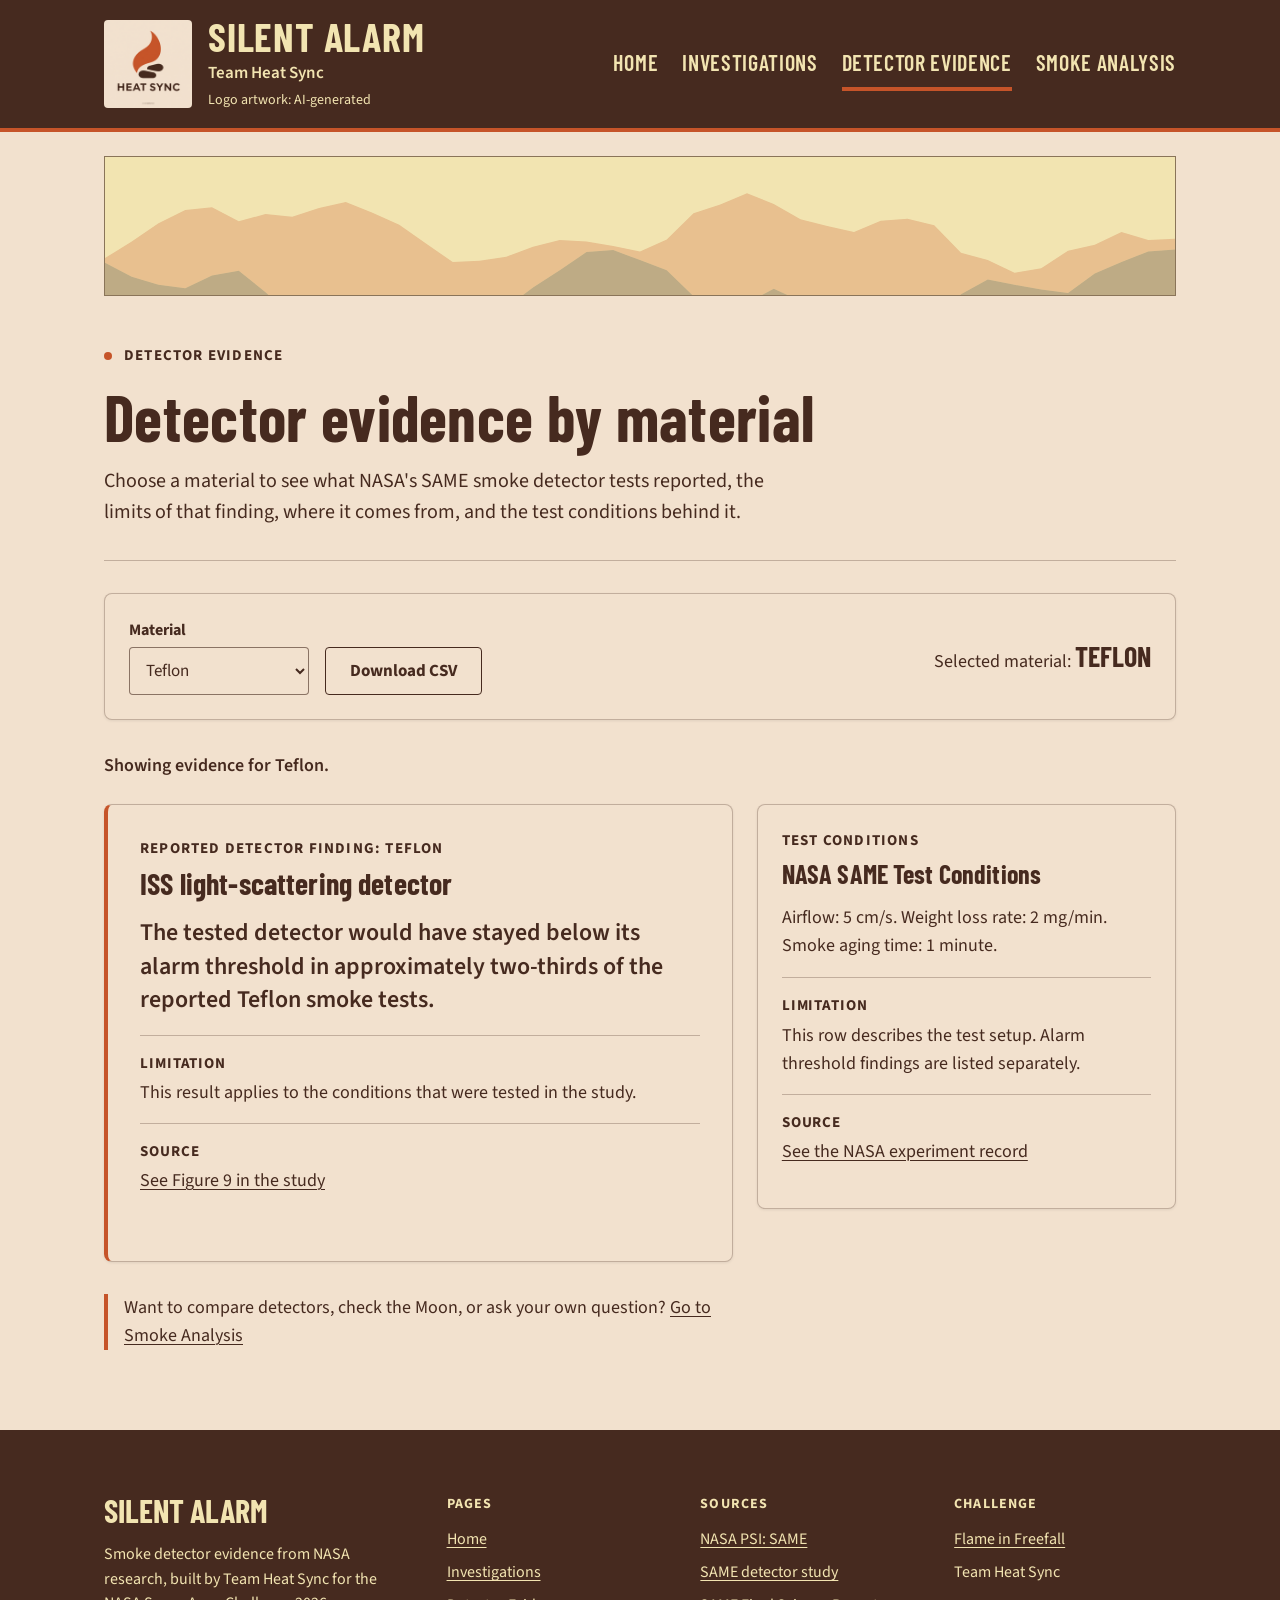
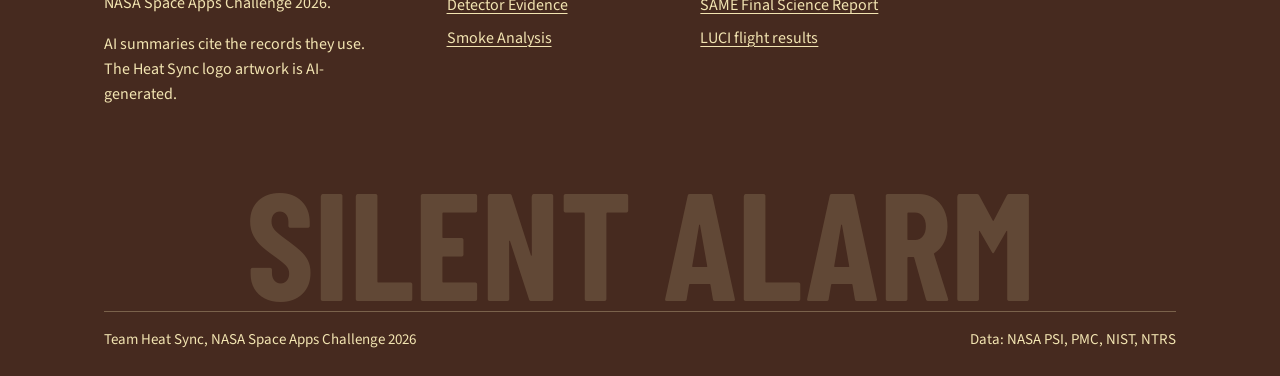
==== public/detector-evidence.html @ 5487e30d "Make website better looking FINAL" ====
<!DOCTYPE html>
<html lang="en">

<head>
  <meta charset="UTF-8">
  <meta name="viewport" content="width=device-width, initial-scale=1">
  <title>Detector Evidence | Silent Alarm</title>
  <meta name="description" content="NASA SAME smoke detector findings for Teflon and Kapton, with limits, sources, and test conditions.">
  <link rel="icon" type="image/png" href="./heat-sync-logo.png">
  <link rel="preconnect" href="https://fonts.googleapis.com">
  <link rel="preconnect" href="https://fonts.gstatic.com" crossorigin>
  <link rel="stylesheet" href="https://fonts.googleapis.com/css2?family=Barlow+Condensed:wght@500;600;700&family=Source+Sans+3:wght@400;600;700&display=swap">
  <link rel="stylesheet" href="./styles.css?v=3">
</head>

<body>
  <a class="skip-link" href="#main">Skip to content</a>

  <header class="masthead">
    <div class="wrap masthead-inner">
      <a class="brand" href="./">
        <img class="brand-logo" src="./heat-sync-logo.png" width="88" height="88"
          alt="Heat Sync logo: an orange flame above two dark stones, with the words Heat Sync">
        <span class="brand-text">
          <span class="brand-name">Silent Alarm</span>
          <span class="brand-team">Team Heat Sync</span>
          <span class="brand-credit">Logo artwork: AI-generated</span>
        </span>
      </a>
      <nav class="site-nav" aria-label="Main">
        <ul>
          <li><a href="./">Home</a></li>
          <li><a href="./investigations.html">Investigations</a></li>
          <li><a href="./detector-evidence.html" aria-current="page">Detector Evidence</a></li>
          <li><a href="./smoke-analysis.html">Smoke Analysis</a></li>
        </ul>
      </nav>
    </div>
  </header>

  <main id="main" tabindex="-1">
    <div class="wrap"><div class="vista vista-strip"><svg class="scene" viewBox="0 260 1600 400" preserveAspectRatio="xMidYMid slice" aria-hidden="true" focusable="false"><rect width="1600" height="900" fill="#F2E4B1"/><path d="M0 900 L0 508 L40 483 L80 456 L120 436 L160 432 L200 453 L240 442 L280 446 L320 433 L360 424 L400 440 L440 458 L480 486 L520 514 L560 512 L600 506 L640 491 L680 481 L720 483 L760 490 L800 498 L840 480 L880 441 L920 428 L960 411 L1000 427 L1040 450 L1080 460 L1120 469 L1160 452 L1200 449 L1240 459 L1280 500 L1320 511 L1360 530 L1400 523 L1440 497 L1480 488 L1520 469 L1560 481 L1600 479 L1600 900 Z" fill="#F2E4B1"/><path d="M0 900 L0 508 L40 483 L80 456 L120 436 L160 432 L200 453 L240 442 L280 446 L320 433 L360 424 L400 440 L440 458 L480 486 L520 514 L560 512 L600 506 L640 491 L680 481 L720 483 L760 490 L800 498 L840 480 L880 441 L920 428 L960 411 L1000 427 L1040 450 L1080 460 L1120 469 L1160 452 L1200 449 L1240 459 L1280 500 L1320 511 L1360 530 L1400 523 L1440 497 L1480 488 L1520 469 L1560 481 L1600 479 L1600 900 Z" fill="#C65429" opacity="0.25"/><path d="M0 900 L0 515 L40 536 L80 548 L120 553 L160 534 L200 527 L240 559 L280 596 L320 618 L360 630 L400 619 L440 602 L480 564 L520 569 L560 573 L600 582 L640 552 L680 526 L720 499 L760 496 L800 511 L840 526 L880 565 L920 570 L960 575 L1000 554 L1040 572 L1080 578 L1120 610 L1160 622 L1200 620 L1240 608 L1280 562 L1320 540 L1360 548 L1400 555 L1440 560 L1480 531 L1520 514 L1560 498 L1600 495 L1600 900 Z" fill="#F2E4B1"/><path d="M0 900 L0 515 L40 536 L80 548 L120 553 L160 534 L200 527 L240 559 L280 596 L320 618 L360 630 L400 619 L440 602 L480 564 L520 569 L560 573 L600 582 L640 552 L680 526 L720 499 L760 496 L800 511 L840 526 L880 565 L920 570 L960 575 L1000 554 L1040 572 L1080 578 L1120 610 L1160 622 L1200 620 L1240 608 L1280 562 L1320 540 L1360 548 L1400 555 L1440 560 L1480 531 L1520 514 L1560 498 L1600 495 L1600 900 Z" fill="#462A1F" opacity="0.3"/><path d="M0 900 L0 668 L40 666 L80 657 L120 646 L160 677 L200 702 L240 725 L280 718 L320 699 L360 676 L400 655 L440 653 L480 661 L520 666 L560 659 L600 625 L640 610 L680 597 L720 610 L760 643 L800 671 L840 672 L880 680 L920 661 L960 679 L1000 692 L1040 714 L1080 722 L1120 711 L1160 674 L1200 645 L1240 636 L1280 625 L1320 649 L1360 638 L1400 633 L1440 624 L1480 611 L1520 615 L1560 645 L1600 679 L1600 900 Z" fill="#F2E4B1"/><path d="M0 900 L0 668 L40 666 L80 657 L120 646 L160 677 L200 702 L240 725 L280 718 L320 699 L360 676 L400 655 L440 653 L480 661 L520 666 L560 659 L600 625 L640 610 L680 597 L720 610 L760 643 L800 671 L840 672 L880 680 L920 661 L960 679 L1000 692 L1040 714 L1080 722 L1120 711 L1160 674 L1200 645 L1240 636 L1280 625 L1320 649 L1360 638 L1400 633 L1440 624 L1480 611 L1520 615 L1560 645 L1600 679 L1600 900 Z" fill="#462A1F" opacity="0.55"/><path d="M0 900 L0 784 L40 755 L80 750 L120 753 L160 752 L200 773 L240 771 L280 747 L320 755 L360 762 L400 773 L440 798 L480 830 L520 823 L560 814 L600 799 L640 788 L680 793 L720 794 L760 803 L800 789 L840 748 L880 738 L920 730 L960 746 L1000 756 L1040 770 L1080 771 L1120 759 L1160 772 L1200 779 L1240 807 L1280 832 L1320 825 L1360 814 L1400 800 L1440 776 L1480 773 L1520 776 L1560 776 L1600 777 L1600 900 Z" fill="#F2E4B1"/><path d="M0 900 L0 784 L40 755 L80 750 L120 753 L160 752 L200 773 L240 771 L280 747 L320 755 L360 762 L400 773 L440 798 L480 830 L520 823 L560 814 L600 799 L640 788 L680 793 L720 794 L760 803 L800 789 L840 748 L880 738 L920 730 L960 746 L1000 756 L1040 770 L1080 771 L1120 759 L1160 772 L1200 779 L1240 807 L1280 832 L1320 825 L1360 814 L1400 800 L1440 776 L1480 773 L1520 776 L1560 776 L1600 777 L1600 900 Z" fill="#462A1F" opacity="0.85"/></svg></div></div>
    <div class="wrap">
      <section class="page-head" aria-labelledby="det-title">
        <p class="kicker">Detector evidence</p>
        <h1 id="det-title">Detector evidence by material</h1>
        <p class="lede">Choose a material to see what NASA's SAME smoke detector tests reported, the limits of
          that finding, where it comes from, and the test conditions behind it.</p>
      </section>

      <div class="card selector-bar">
        <div>
          <label for="material">Material</label>
          <select id="material" disabled>
            <option value="Teflon">Teflon</option>
            <option value="Kapton">Kapton</option>
          </select>
        </div>
        <button id="download-csv" class="button-secondary" type="button" disabled>Download CSV</button>
        <p class="selected-note" aria-hidden="true">Selected material:
          <span id="selected-material" class="selected-material">Teflon</span></p>
      </div>

      <p id="status" class="status" role="status">Loading evidence...</p>

      <div class="evidence-grid">
        <article id="detector-card" class="card detector-card" aria-labelledby="detector-name" hidden>
          <p class="card-label">Reported detector finding: <span id="detector-material"></span></p>
          <h2 id="detector-name"></h2>
          <p id="detector-result"></p>
          <dl>
            <div class="fact">
              <dt>Limitation</dt>
              <dd id="detector-limit"></dd>
            </div>
            <div class="fact">
              <dt>Source</dt>
              <dd><a id="detector-source">See Figure 9 in the study</a></dd>
            </div>
            <div id="detector-conditions-row" class="fact" hidden>
              <dt>Test conditions</dt>
              <dd id="detector-conditions"></dd>
            </div>
          </dl>
        </article>

        <article id="test-card" class="card test-card" aria-labelledby="test-title" hidden>
          <p class="card-label">Test conditions</p>
          <h2 id="test-title">NASA SAME Test Conditions</h2>
          <p id="test-conditions"></p>
          <dl>
            <div class="fact">
              <dt>Limitation</dt>
              <dd id="test-limit"></dd>
            </div>
            <div class="fact">
              <dt>Source</dt>
              <dd><a id="test-source">See the NASA experiment record</a></dd>
            </div>
          </dl>
        </article>
      </div>

      <p class="callout">Want to compare detectors, check the Moon, or ask your own question?
        <a href="./smoke-analysis.html">Go to Smoke Analysis</a></p>
    </div>
  </main>

  <footer class="site-footer">
    <div class="wrap">
      <div class="foot-top">
        <div class="foot-brand">
          <p class="foot-name">Silent Alarm</p>
          <p>Smoke detector evidence from NASA research, built by Team Heat Sync for the NASA Space Apps
            Challenge 2026.</p>
          <p class="small">AI summaries cite the records they use. The Heat Sync logo artwork is AI-generated.</p>
        </div>
        <div>
          <p class="foot-head">Pages</p>
          <ul>
            <li><a href="./">Home</a></li>
            <li><a href="./investigations.html">Investigations</a></li>
            <li><a href="./detector-evidence.html">Detector Evidence</a></li>
            <li><a href="./smoke-analysis.html">Smoke Analysis</a></li>
          </ul>
        </div>
        <div>
          <p class="foot-head">Sources</p>
          <ul>
            <li><a href="https://psi.nasa.gov/physci/repo/data/investigations/PSI-102">NASA PSI: SAME</a></li>
            <li><a href="https://pmc.ncbi.nlm.nih.gov/articles/PMC7918997/#F9">SAME detector study</a></li>
            <li><a href="https://tsapps.nist.gov/publication/get_pdf.cfm?pub_id=904707">SAME Final Science Report</a></li>
            <li><a href="https://ntrs.nasa.gov/citations/20250010653">LUCI flight results</a></li>
          </ul>
        </div>
        <div>
          <p class="foot-head">Challenge</p>
          <ul>
            <li><a href="https://www.spaceappschallenge.org/2026/challenges/flame-in-freefall/">Flame in Freefall</a></li>
            <li>Team Heat Sync</li>
          </ul>
        </div>
      </div>
      <p class="foot-word" aria-hidden="true">Silent Alarm</p>
      <div class="foot-bottom">
        <span>Team Heat Sync, NASA Space Apps Challenge 2026</span>
        <span>Data: NASA PSI, PMC, NIST, NTRS</span>
      </div>
    </div>
  </footer>

  <script type="module" src="./detector-evidence.js?v=3"></script>
</body>

</html>
---- public/styles.css ----
/* silent alarm shared styles */

:root {
  --walnut: #462a1f;
  --cream: #f2e1ce;
  --gold: #f2e4b1;
  --orange: #c65429;
  --surface: var(--cream);
  --line: rgba(70, 42, 31, 0.28);
  --line-strong: rgba(70, 42, 31, 0.6);
  --muted: var(--walnut);
  --shadow: 0 1px 3px rgba(0, 0, 0, 0.08);
  --heading: "Barlow Condensed", "Arial Narrow", system-ui, sans-serif;
  --body: "Source Sans 3", system-ui, -apple-system, "Segoe UI", sans-serif;
  --page: 1120px;
}

*,
*::before,
*::after {
  box-sizing: border-box;
}

/* hidden must win over display rules below */
[hidden] {
  display: none !important;
}

html {
  -webkit-text-size-adjust: 100%;
}

body {
  margin: 0;
  background: var(--cream);
  color: var(--walnut);
  font-family: var(--body);
  font-size: 18px;
  line-height: 1.55;
}

img {
  max-width: 100%;
}

a {
  color: var(--walnut);
  text-decoration-thickness: 1px;
  text-underline-offset: 3px;
}

a:hover {
  text-decoration-thickness: 2px;
}

p {
  margin: 0 0 16px;
}

h1,
h2,
h3 {
  font-family: var(--heading);
  font-weight: 700;
  line-height: 1.05;
  margin: 0 0 16px;
  letter-spacing: 0.005em;
}

h1 {
  font-size: clamp(40px, 6vw, 64px);
}

h2 {
  font-size: clamp(30px, 4vw, 40px);
}

h3 {
  font-size: 26px;
}

/* keyboard focus */
:focus-visible {
  outline: 3px solid var(--walnut);
  outline-offset: 3px;
}

.masthead :focus-visible {
  outline-color: var(--gold);
}

.skip-link {
  position: absolute;
  left: 16px;
  top: -64px;
  z-index: 10;
  padding: 8px 16px;
  background: var(--gold);
  color: var(--walnut);
  font-weight: 700;
  border-radius: 4px;
}

.skip-link:focus {
  top: 16px;
}

.wrap {
  max-width: var(--page);
  margin: 0 auto;
  padding: 0 24px;
}

/* masthead */
.masthead {
  background: var(--walnut);
  color: var(--gold);
  border-bottom: 4px solid var(--orange);
}

.masthead-inner {
  display: flex;
  flex-wrap: wrap;
  align-items: center;
  justify-content: space-between;
  gap: 16px 32px;
  padding-top: 16px;
  padding-bottom: 16px;
}

.brand {
  display: flex;
  align-items: center;
  gap: 16px;
  color: var(--gold);
  text-decoration: none;
}

.brand-logo {
  display: block;
  width: 88px;
  height: 88px;
  border-radius: 4px;
  flex: none;
}

.brand-text {
  display: flex;
  flex-direction: column;
  gap: 4px;
}

.brand-name {
  font-family: var(--heading);
  font-size: 40px;
  font-weight: 700;
  line-height: 1;
  text-transform: uppercase;
  letter-spacing: 0.02em;
}

.brand-team {
  font-size: 17px;
  font-weight: 600;
}

.brand-credit {
  font-size: 14px;
}

.site-nav ul {
  display: flex;
  flex-wrap: wrap;
  gap: 4px 24px;
  margin: 0;
  padding: 0;
  list-style: none;
}

.site-nav a {
  display: block;
  padding: 8px 0;
  color: var(--gold);
  font-family: var(--heading);
  font-size: 22px;
  font-weight: 600;
  letter-spacing: 0.03em;
  text-transform: uppercase;
  text-decoration: none;
  border-bottom: 4px solid transparent;
}

.site-nav a:hover {
  border-bottom-color: rgba(242, 228, 177, 0.5);
}

.site-nav a[aria-current="page"] {
  border-bottom-color: var(--orange);
}

/* page layout */
main {
  display: block;
  padding-bottom: 64px;
}

.page-head {
  padding: 48px 0 32px;
  border-bottom: 1px solid var(--line);
  margin-bottom: 32px;
}

.page-head p:last-child {
  margin-bottom: 0;
}

.kicker {
  display: flex;
  align-items: center;
  gap: 12px;
  margin-bottom: 16px;
  font-size: 15px;
  font-weight: 700;
  letter-spacing: 0.08em;
  text-transform: uppercase;
}

/* small orange marker, like the template's dot */
.kicker::before {
  content: "";
  width: 8px;
  height: 8px;
  flex: none;
  border-radius: 50%;
  background: var(--orange);
}

.kicker-light {
  color: var(--gold);
}

.visually-hidden {
  position: absolute;
  width: 1px;
  height: 1px;
  margin: -1px;
  padding: 0;
  overflow: hidden;
  clip: rect(0 0 0 0);
  white-space: nowrap;
  border: 0;
}

.wrap-wide {
  max-width: 1280px;
  margin: 0 auto;
  padding: 0 24px;
}

.section-pad {
  padding: 64px 0;
}

.button.button-gold {
  background: var(--gold);
  border-color: var(--gold);
  color: var(--walnut);
}

.button.button-gold:hover {
  background: var(--cream) !important;
}

.button.button-outline-gold {
  background: transparent;
  border-color: var(--gold);
  color: var(--gold);
}

.button.button-outline-gold:hover {
  background: rgba(242, 228, 177, 0.12) !important;
}

/* framed landscape windows */
.vista {
  position: relative;
  overflow: hidden;
  border: 1px solid var(--line-strong);
  background: var(--gold);
}

.vista > .scene {
  position: absolute;
  inset: 0;
  width: 100%;
  height: 100%;
  display: block;
}

.vista-strip {
  height: 140px;
  margin-top: 24px;
}

.lede {
  max-width: 68ch;
  font-size: 20px;
}

.prose {
  max-width: 68ch;
}

.section {
  padding: 48px 0;
  border-top: 1px solid var(--line);
}

.section:first-child {
  border-top: 0;
}

.section-head {
  display: flex;
  flex-wrap: wrap;
  align-items: flex-end;
  justify-content: space-between;
  gap: 16px 24px;
  margin-bottom: 24px;
}

.section-head h2 {
  margin: 0;
}

.muted {
  color: var(--muted);
}

.small {
  font-size: 16px;
}

/* controls */
label {
  display: block;
  margin-bottom: 4px;
  font-weight: 700;
  font-size: 16px;
}

input,
select,
button,
.button {
  font: inherit;
  font-size: 17px;
  line-height: 1.3;
  border-radius: 4px;
}

input,
select {
  min-height: 48px;
  padding: 8px 12px;
  border: 1px solid var(--line-strong);
  background: var(--surface);
  color: var(--walnut);
}

input {
  width: 100%;
}

input::placeholder {
  color: var(--muted);
  opacity: 1;
}

button,
.button {
  display: inline-flex;
  align-items: center;
  justify-content: center;
  min-height: 48px;
  padding: 8px 24px;
  border: 1px solid var(--walnut);
  background: var(--walnut);
  color: var(--gold);
  font-weight: 700;
  text-decoration: none;
  cursor: pointer;
}

button:hover:not(:disabled),
.button:hover {
  background: rgba(70, 42, 31, 0.88);
}

.button-secondary,
button.button-secondary {
  background: transparent;
  color: var(--walnut);
}

.button-secondary:hover:not(:disabled),
.button.button-secondary:hover {
  background: var(--gold);
}

button:disabled {
  cursor: not-allowed;
  opacity: 0.5;
}

.field-row {
  display: flex;
  flex-wrap: wrap;
  align-items: flex-end;
  gap: 12px 16px;
}

.field-row .grow {
  flex: 1 1 320px;
}

.field-row select {
  min-width: 200px;
}

[role="status"]:empty {
  display: none;
}

.status {
  margin: 16px 0 0;
  font-weight: 600;
}

/* cards and panels */
.card {
  background: var(--surface);
  border: 1px solid var(--line);
  border-radius: 8px;
  padding: 24px;
  box-shadow: var(--shadow);
}

.panel {
  background: var(--surface);
  border: 1px solid var(--line);
  padding: 32px;
}

.rule-top {
  border-top: 4px solid var(--orange);
}

/* home */
.hero {
  padding: 64px 0 0;
}

.hero-copy {
  display: flex;
  flex-direction: column;
  align-items: center;
  text-align: center;
}

.hero h1 {
  max-width: 15ch;
  margin-bottom: 24px;
  font-size: clamp(52px, 8.5vw, 112px);
  line-height: 0.95;
  text-transform: uppercase;
}

.hero .lede {
  margin-bottom: 32px;
}

.hero .actions {
  justify-content: center;
}

.hero-vista {
  margin: 48px 0 0;
}

.vista-tag {
  position: absolute;
  top: 16px;
  left: 16px;
  z-index: 2;
  margin: 0;
  padding: 4px 12px;
  border-radius: 4px;
  background: var(--walnut);
  color: var(--gold);
  font-size: 14px;
  font-weight: 700;
}

.hero-chat {
  position: relative;
  z-index: 1;
  display: flex;
  flex-direction: column;
  align-items: center;
  justify-content: center;
  gap: 16px;
  min-height: clamp(460px, 48vw, 600px);
  padding: 72px 24px 104px;
}

.bubble {
  margin: 0;
  border-radius: 8px;
  box-shadow: var(--shadow);
  font-size: 17px;
  line-height: 1.5;
}

.bubble-alert {
  display: flex;
  gap: 12px;
  max-width: 360px;
  margin-right: 160px;
  padding: 16px 24px 16px 16px;
  background: var(--walnut);
  color: var(--gold);
}

.bubble-dot {
  width: 8px;
  height: 8px;
  flex: none;
  margin-top: 0.55em;
  border-radius: 50%;
  background: var(--orange);
}

.bubble-question {
  max-width: 420px;
  margin-left: 200px;
  padding: 12px 16px;
  background: var(--walnut);
  color: var(--gold);
  font-weight: 600;
}

.bubble-answer {
  max-width: 480px;
  padding: 16px 24px;
  background: var(--surface);
  color: var(--walnut);
  border-left: 4px solid var(--orange);
}

.bubble-answer p {
  margin: 0;
}

.bubble-source {
  margin-top: 8px !important;
  padding-top: 8px;
  border-top: 1px solid var(--line);
  font-size: 15px;
}

.scene-chips {
  position: absolute;
  left: 50%;
  bottom: 24px;
  z-index: 2;
  display: flex;
  gap: 4px;
  padding: 4px;
  border-radius: 4px;
  background: var(--walnut);
  transform: translateX(-50%);
}

.scene-chip {
  min-height: 40px;
  padding: 4px 16px;
  border: 0;
  border-bottom: 3px solid transparent;
  border-radius: 4px;
  background: transparent;
  color: var(--gold);
  font-size: 16px;
}

.scene-chip:hover:not(:disabled) {
  background: rgba(242, 228, 177, 0.12);
}

.scene-chip[aria-pressed="true"] {
  border-bottom-color: var(--orange);
  background: rgba(242, 228, 177, 0.12);
}

.sources {
  padding: 48px 0 16px;
  text-align: center;
}

.sources-label {
  margin-bottom: 16px;
  font-size: 15px;
  font-weight: 700;
  letter-spacing: 0.08em;
  text-transform: uppercase;
}

.sources-row {
  display: flex;
  flex-wrap: wrap;
  justify-content: center;
  gap: 8px 32px;
  margin: 0;
  padding: 0;
  list-style: none;
  font-family: var(--heading);
  font-size: 24px;
  font-weight: 600;
}

.sources-row a {
  text-decoration: none;
}

.sources-row a:hover {
  text-decoration: underline;
}

.statement {
  max-width: 820px;
  margin: 0 auto 32px;
  text-align: center;
}

.statement .kicker {
  justify-content: center;
}

.statement .lede {
  margin: 0 auto;
}

.how {
  border-top: 1px solid var(--line);
  border-bottom: 1px solid var(--line);
}

.how-grid {
  display: grid;
  grid-template-columns: minmax(0, 5fr) minmax(0, 7fr);
  gap: 48px;
  align-items: center;
}

.how-text {
  max-width: 44ch;
}

.steps {
  display: flex;
  flex-direction: column;
  margin-top: 32px;
  border-bottom: 1px solid var(--line);
}

.step {
  justify-content: flex-start;
  gap: 16px;
  width: 100%;
  min-height: 56px;
  padding: 12px 0;
  border: 0;
  border-top: 1px solid var(--line);
  border-radius: 0;
  background: transparent;
  color: var(--muted);
  font-size: 19px;
  text-align: left;
}

.step:hover:not(:disabled) {
  background: transparent;
  color: var(--walnut);
}

.step[aria-selected="true"] {
  border-top: 3px solid var(--orange);
  padding-top: 10px;
  color: var(--walnut);
}

.step-num {
  font-family: var(--heading);
  font-size: 20px;
  font-variant-numeric: tabular-nums;
}

.how-vista {
  min-height: 520px;
  display: flex;
  align-items: center;
  justify-content: center;
  padding: 48px 24px;
}

.app-card {
  position: relative;
  z-index: 1;
  width: min(420px, 100%);
  padding: 24px;
  border-radius: 8px;
  background: var(--surface);
  box-shadow: var(--shadow);
}

.app-panel:focus-visible {
  outline-offset: 8px;
}

.app-head {
  margin-bottom: 12px;
  padding-bottom: 12px;
  border-bottom: 1px solid var(--line);
  font-family: var(--heading);
  font-size: 24px;
  font-weight: 700;
  text-transform: uppercase;
}

.app-q {
  font-weight: 600;
}

.app-rank {
  margin: 0 0 16px;
  padding: 0;
  list-style: none;
  counter-reset: app;
}

.app-rank li {
  display: flex;
  justify-content: space-between;
  gap: 16px;
  padding: 8px 0;
  border-top: 1px solid var(--line);
  counter-increment: app;
}

.app-rank li::before {
  content: counter(app);
  width: 24px;
  font-weight: 700;
  font-variant-numeric: tabular-nums;
}

.app-rank b {
  flex: 1;
}

.app-big {
  font-size: 20px;
  font-weight: 600;
  line-height: 1.4;
}

.app-note {
  font-size: 16px;
}

.app-link {
  font-weight: 700;
}

.app-bars p {
  display: grid;
  grid-template-columns: 88px minmax(0, 1fr) 64px;
  align-items: center;
  gap: 8px;
  margin: 0 0 8px;
  font-size: 15px;
}

.app-bars i {
  display: block;
  height: 12px;
  background: var(--walnut);
}

.app-bars .aged i {
  background: var(--orange);
}

.app-bars b {
  text-align: right;
  font-variant-numeric: tabular-nums;
}

.stat-grid {
  display: grid;
  grid-template-columns: repeat(4, minmax(0, 1fr));
  margin: 32px 0 0;
  border-top: 1px solid var(--line);
}

.stat {
  display: flex;
  flex-direction: column-reverse;
  justify-content: flex-end;
  padding: 24px 24px 8px 0;
}

.stat + .stat {
  padding-left: 24px;
  border-left: 1px solid var(--line);
}

.stat dd {
  margin: 0 0 8px;
  font-family: var(--heading);
  font-size: clamp(56px, 6vw, 80px);
  font-weight: 700;
  line-height: 1;
  font-variant-numeric: tabular-nums;
}

.stat dt {
  max-width: 22ch;
  font-size: 17px;
}

.stat-gap dd {
  border-bottom: 4px solid var(--orange);
  align-self: flex-start;
}

.cta {
  padding: 16px 0 64px;
}

.cta-vista {
  border-color: var(--walnut);
}

.cta-in {
  position: relative;
  z-index: 1;
  display: flex;
  flex-direction: column;
  align-items: center;
  justify-content: center;
  min-height: clamp(420px, 44vw, 560px);
  padding: 48px 24px;
  color: var(--gold);
  text-align: center;
}

.cta-in h2 {
  max-width: 18ch;
  font-size: clamp(40px, 6vw, 72px);
  text-transform: uppercase;
}

.cta-in p {
  max-width: 48ch;
}

.actions-center {
  justify-content: center;
  margin-top: 8px;
}

.actions {
  display: flex;
  flex-wrap: wrap;
  align-items: center;
  gap: 16px 24px;
}

.actions .text-link {
  font-weight: 600;
}

.findings {
  display: grid;
  grid-template-columns: repeat(2, minmax(0, 1fr));
  gap: 24px;
}

.finding {
  display: flex;
  flex-direction: column;
  padding: 32px;
}

.finding-figure {
  margin: 0 0 4px;
  font-family: var(--heading);
  font-size: clamp(48px, 6vw, 72px);
  font-weight: 700;
  line-height: 0.95;
  text-transform: uppercase;
  hyphens: none;
}

.finding-material {
  margin-bottom: 16px;
  font-size: 15px;
  font-weight: 700;
  letter-spacing: 0.08em;
  text-transform: uppercase;
}

.finding-text {
  font-size: 20px;
}

.finding-meta {
  margin-top: auto;
  padding-top: 16px;
  border-top: 1px solid var(--line);
  font-size: 16px;
}

.finding-meta p {
  margin-bottom: 8px;
}

.finding-meta p:last-child {
  margin-bottom: 0;
}

.tool-list {
  display: grid;
  grid-template-columns: repeat(3, minmax(0, 1fr));
  gap: 24px;
  margin: 0;
  padding: 0;
  list-style: none;
  counter-reset: tool;
}

.tool-list li {
  padding-top: 16px;
  border-top: 2px solid var(--walnut);
  counter-increment: tool;
}

.tool-list li::before {
  content: "0" counter(tool);
  display: block;
  margin-bottom: 8px;
  font-family: var(--heading);
  font-size: 22px;
  font-weight: 700;
  font-variant-numeric: tabular-nums;
}

.tool-list h3 {
  margin-bottom: 8px;
}

.tool-list h3 a {
  text-decoration: none;
}

.tool-list h3 a:hover {
  text-decoration: underline;
}

.tool-list p {
  margin: 0;
}

.callout {
  max-width: 68ch;
  margin-top: 32px;
  padding-left: 16px;
  border-left: 4px solid var(--orange);
}

/* entrance motion on the home page only */
@media (prefers-reduced-motion: no-preference) {
  .rise {
    animation: rise 480ms ease-out both;
  }

  .rise-late {
    animation-delay: 160ms;
  }

  @keyframes rise {
    from {
      opacity: 0;
      transform: translateY(12px);
    }

    to {
      opacity: 1;
      transform: none;
    }
  }
}

/* investigations */
.search-panel h1 {
  max-width: 22ch;
}

.summary-panel {
  margin: 32px 0;
}

.summary-panel h2 {
  font-size: 28px;
  margin-bottom: 8px;
}

.summary-panel .status {
  margin: 0 0 8px;
}

#inv-answer {
  margin: 8px 0 0;
  font-size: 20px;
  max-width: 72ch;
}

.results-head {
  display: flex;
  flex-wrap: wrap;
  align-items: baseline;
  justify-content: space-between;
  gap: 8px 24px;
  margin-bottom: 8px;
}

.results-head h2 {
  margin: 0;
}

.results-head .status {
  margin: 0;
}

.inv-list {
  margin: 0;
  padding: 0;
  list-style: none;
  counter-reset: inv;
}

.inv-item {
  display: grid;
  grid-template-columns: 64px minmax(0, 1fr);
  gap: 0 24px;
  padding: 32px 0;
  border-bottom: 1px solid var(--line);
  counter-increment: inv;
}

.inv-item::before {
  content: counter(inv, decimal-leading-zero);
  font-family: var(--heading);
  font-size: 40px;
  font-weight: 700;
  line-height: 1;
  font-variant-numeric: tabular-nums;
}

.inv-item h3 {
  margin-bottom: 4px;
  font-size: 30px;
}

.inv-meta {
  display: flex;
  flex-wrap: wrap;
  gap: 4px 16px;
  margin-bottom: 12px;
  font-size: 16px;
}

.inv-meta a {
  font-weight: 700;
}

.inv-objective {
  max-width: 72ch;
}

.inv-details {
  display: grid;
  grid-template-columns: max-content minmax(0, 1fr);
  gap: 4px 16px;
  max-width: 72ch;
  margin: 0;
  font-size: 16px;
}

.inv-details dt {
  font-weight: 700;
}

.inv-details dd {
  margin: 0;
}

/* detector evidence */
.selector-bar {
  display: flex;
  flex-wrap: wrap;
  align-items: flex-end;
  gap: 16px;
  padding: 24px;
  margin-bottom: 32px;
}

.selector-bar .selected-note {
  flex: 1 1 200px;
  margin: 0;
  align-self: center;
  text-align: right;
}

.selector-bar select {
  min-width: 180px;
}

.selected-material {
  font-family: var(--heading);
  font-size: 28px;
  font-weight: 700;
  text-transform: uppercase;
}

#status {
  margin: 0 0 24px;
}

.evidence-grid {
  display: grid;
  grid-template-columns: minmax(0, 3fr) minmax(0, 2fr);
  gap: 24px;
  align-items: start;
}

.evidence-grid:has(#test-card[hidden]) {
  grid-template-columns: minmax(0, 1fr);
  max-width: 820px;
}

.detector-card {
  padding: 32px;
  border-left: 4px solid var(--orange);
}

.card-label {
  margin-bottom: 8px;
  font-size: 15px;
  font-weight: 700;
  letter-spacing: 0.08em;
  text-transform: uppercase;
}

.detector-card h2 {
  margin-bottom: 16px;
  font-size: 30px;
}

#detector-result {
  font-size: 24px;
  line-height: 1.4;
  font-weight: 600;
}

.fact {
  margin: 0;
  padding: 16px 0;
  border-top: 1px solid var(--line);
}

.fact:last-child {
  padding-bottom: 0;
}

.fact dt {
  margin-bottom: 4px;
  font-size: 15px;
  font-weight: 700;
  letter-spacing: 0.06em;
  text-transform: uppercase;
}

.fact dd {
  margin: 0;
}

.test-card h2 {
  font-size: 26px;
}

/* smoke analysis */
.chart-panel {
  padding: 32px;
}

.chart-legend {
  display: flex;
  flex-wrap: wrap;
  gap: 8px 24px;
  margin: 0 0 24px;
  padding: 0;
  list-style: none;
  font-size: 16px;
  font-weight: 600;
}

.chart-legend li {
  display: flex;
  align-items: center;
  gap: 8px;
}

.swatch {
  width: 24px;
  height: 12px;
  border-radius: 2px;
  background: var(--walnut);
}

.swatch.aged {
  background: var(--orange);
}

.particle-chart {
  margin: 0;
  padding: 0;
  list-style: none;
}

.particle-chart li {
  padding: 16px 0;
  border-top: 1px solid var(--line);
}

.particle-chart strong {
  display: block;
  margin-bottom: 8px;
  font-family: var(--heading);
  font-size: 24px;
  text-transform: uppercase;
  letter-spacing: 0.02em;
}

.particle-bar {
  display: grid;
  grid-template-columns: 112px minmax(0, 1fr) 80px;
  gap: 12px;
  align-items: center;
  margin: 4px 0;
  font-size: 16px;
}

.particle-bar > span:last-child {
  text-align: right;
  font-weight: 700;
  font-variant-numeric: tabular-nums;
}

.particle-track {
  height: 16px;
  background: rgba(70, 42, 31, 0.08);
  border-left: 1px solid var(--walnut);
}

.particle-track span {
  display: block;
  height: 100%;
  background: var(--walnut);
}

.particle-bar.aged .particle-track span {
  background: var(--orange);
}

.chart-scale {
  display: grid;
  grid-template-columns: 112px minmax(0, 1fr) 80px;
  gap: 12px;
  padding-top: 8px;
  border-top: 1px solid var(--line);
  font-size: 14px;
  font-variant-numeric: tabular-nums;
}

.chart-scale-ticks {
  position: relative;
  height: 1.5em;
}

.chart-scale-ticks span {
  position: absolute;
  top: 0;
  transform: translateX(-50%);
  white-space: nowrap;
}

.chart-scale-ticks span:first-child {
  transform: none;
}

.chart-scale-ticks span:last-child {
  transform: translateX(-100%);
}

.chart-scale > span:last-child {
  text-align: right;
  font-weight: 700;
}

.chart-note {
  margin-top: 24px;
}

.tools {
  display: grid;
  gap: 32px;
}

.tool-panel {
  padding: 32px;
}

.tool-panel.ask {
  background: var(--gold);
}

.tool-panel.ask input {
  background: var(--surface);
}

.tool-kicker {
  margin-bottom: 8px;
  font-size: 15px;
  font-weight: 700;
  letter-spacing: 0.08em;
  text-transform: uppercase;
}

.tool-panel h2 {
  margin-bottom: 8px;
}

.tool-panel > p.muted {
  max-width: 68ch;
}

.tool-panel .field-row {
  margin-top: 24px;
}

.result-list {
  margin: 24px 0 0;
  padding: 0;
  list-style: none;
  display: grid;
  gap: 16px;
}

.result-list li {
  padding: 16px 24px;
  background: var(--cream);
  border: 1px solid var(--line);
  border-left: 4px solid var(--orange);
  border-radius: 8px;
}

.result-list li p {
  margin: 8px 0;
}

.result-list li > :last-child {
  margin-bottom: 0;
}

#analysis-results {
  counter-reset: none;
}

#ask-sources {
  list-style: decimal;
  padding-left: 32px;
}

#ask-sources li {
  border-left-width: 1px;
}

#ask-sources li::marker {
  font-weight: 700;
}

#ask-answer {
  margin: 24px 0 0;
  font-size: 20px;
  max-width: 72ch;
}

.context-block {
  margin-top: 24px;
  display: grid;
  gap: 16px;
}

.context-block p {
  margin: 0;
  padding: 16px 24px;
  background: var(--cream);
  border-left: 4px solid var(--orange);
}

.context-block strong {
  display: block;
  margin-bottom: 4px;
  font-family: var(--heading);
  font-size: 22px;
  text-transform: uppercase;
  letter-spacing: 0.02em;
}

#follow-up-test {
  margin: 24px 0 0;
  padding: 16px 24px;
  background: var(--cream);
  border-left: 4px solid var(--orange);
}

/* footer */
.site-footer {
  background: var(--walnut);
  color: var(--gold);
  padding: 64px 0 0;
  font-size: 16px;
  overflow: hidden;
}

.site-footer a {
  color: var(--gold);
}

.foot-top {
  display: grid;
  grid-template-columns: minmax(0, 1.4fr) repeat(3, minmax(0, 1fr));
  gap: 32px;
}

.foot-name {
  font-family: var(--heading);
  font-size: 32px;
  font-weight: 700;
  text-transform: uppercase;
  line-height: 1;
}

.foot-brand p:not(.foot-name) {
  max-width: 36ch;
}

.foot-head {
  margin-bottom: 12px;
  font-size: 14px;
  font-weight: 700;
  letter-spacing: 0.08em;
  text-transform: uppercase;
}

.site-footer ul {
  margin: 0;
  padding: 0;
  list-style: none;
}

.site-footer li + li {
  margin-top: 8px;
}

/* oversized wordmark, cropped at the bottom like the template */
.foot-word {
  height: clamp(64px, 11vw, 150px);
  margin: 48px 0 0;
  overflow: hidden;
  font-family: var(--heading);
  font-size: clamp(48px, 12vw, 180px);
  font-weight: 700;
  line-height: 0.9;
  text-align: center;
  text-transform: uppercase;
  white-space: nowrap;
  color: rgba(242, 228, 177, 0.16);
}

.foot-bottom {
  display: flex;
  flex-wrap: wrap;
  justify-content: space-between;
  gap: 8px 16px;
  padding: 16px 0 24px;
  border-top: 1px solid rgba(242, 228, 177, 0.3);
  font-size: 15px;
}

/* small screens */
@media (max-width: 860px) {
  .findings,
  .evidence-grid,
  .tool-list,
  .how-grid {
    grid-template-columns: minmax(0, 1fr);
  }

  .stat-grid,
  .foot-top {
    grid-template-columns: repeat(2, minmax(0, 1fr));
  }

  .stat:nth-child(3) {
    padding-left: 0;
    border-left: 0;
  }

  .stat:nth-child(n + 3) {
    border-top: 1px solid var(--line);
  }

  .bubble-alert,
  .bubble-question {
    margin-left: 0;
    margin-right: 0;
  }

  .bubble-alert {
    align-self: flex-start;
  }

  .bubble-question {
    align-self: flex-end;
  }
}

@media (max-width: 640px) {
  body {
    font-size: 17px;
  }

  .wrap {
    padding-left: 16px;
    padding-right: 16px;
  }

  .brand-logo {
    width: 64px;
    height: 88px;
  }

  .brand-name {
    font-size: 32px;
  }

  .site-nav {
    width: 100%;
  }

  .site-nav ul {
    display: grid;
    grid-template-columns: repeat(2, minmax(0, 1fr));
    gap: 0 16px;
  }

  .site-nav a {
    font-size: 20px;
  }

  .hero {
    padding: 48px 0 0;
  }

  .wrap-wide {
    padding-left: 0;
    padding-right: 0;
  }

  .hero-vista,
  .cta-vista {
    border-left: 0;
    border-right: 0;
  }

  .hero-chat {
    padding: 64px 16px 96px;
  }

  .bubble {
    font-size: 16px;
  }

  .how-vista {
    min-height: 0;
    padding: 32px 16px;
  }

  .vista-strip {
    height: 88px;
    margin-top: 16px;
  }

  .sources-row {
    font-size: 20px;
  }

  .page-head {
    padding: 32px 0 24px;
  }

  .panel,
  .finding,
  .chart-panel,
  .tool-panel,
  .detector-card {
    padding: 24px 16px;
  }

  .card {
    padding: 16px;
  }

  .inv-item {
    grid-template-columns: minmax(0, 1fr);
  }

  .inv-item::before {
    margin-bottom: 8px;
    font-size: 32px;
  }

  .inv-details {
    grid-template-columns: minmax(0, 1fr);
  }

  .inv-details dd {
    margin-bottom: 8px;
  }

  .particle-bar,
  .chart-scale {
    grid-template-columns: 88px minmax(0, 1fr) 64px;
    gap: 8px;
    font-size: 15px;
  }

  .selector-bar .selected-note {
    text-align: left;
    flex-basis: 100%;
  }

  .field-row > * {
    width: 100%;
  }

  .field-row select,
  .field-row button {
    width: 100%;
  }
}
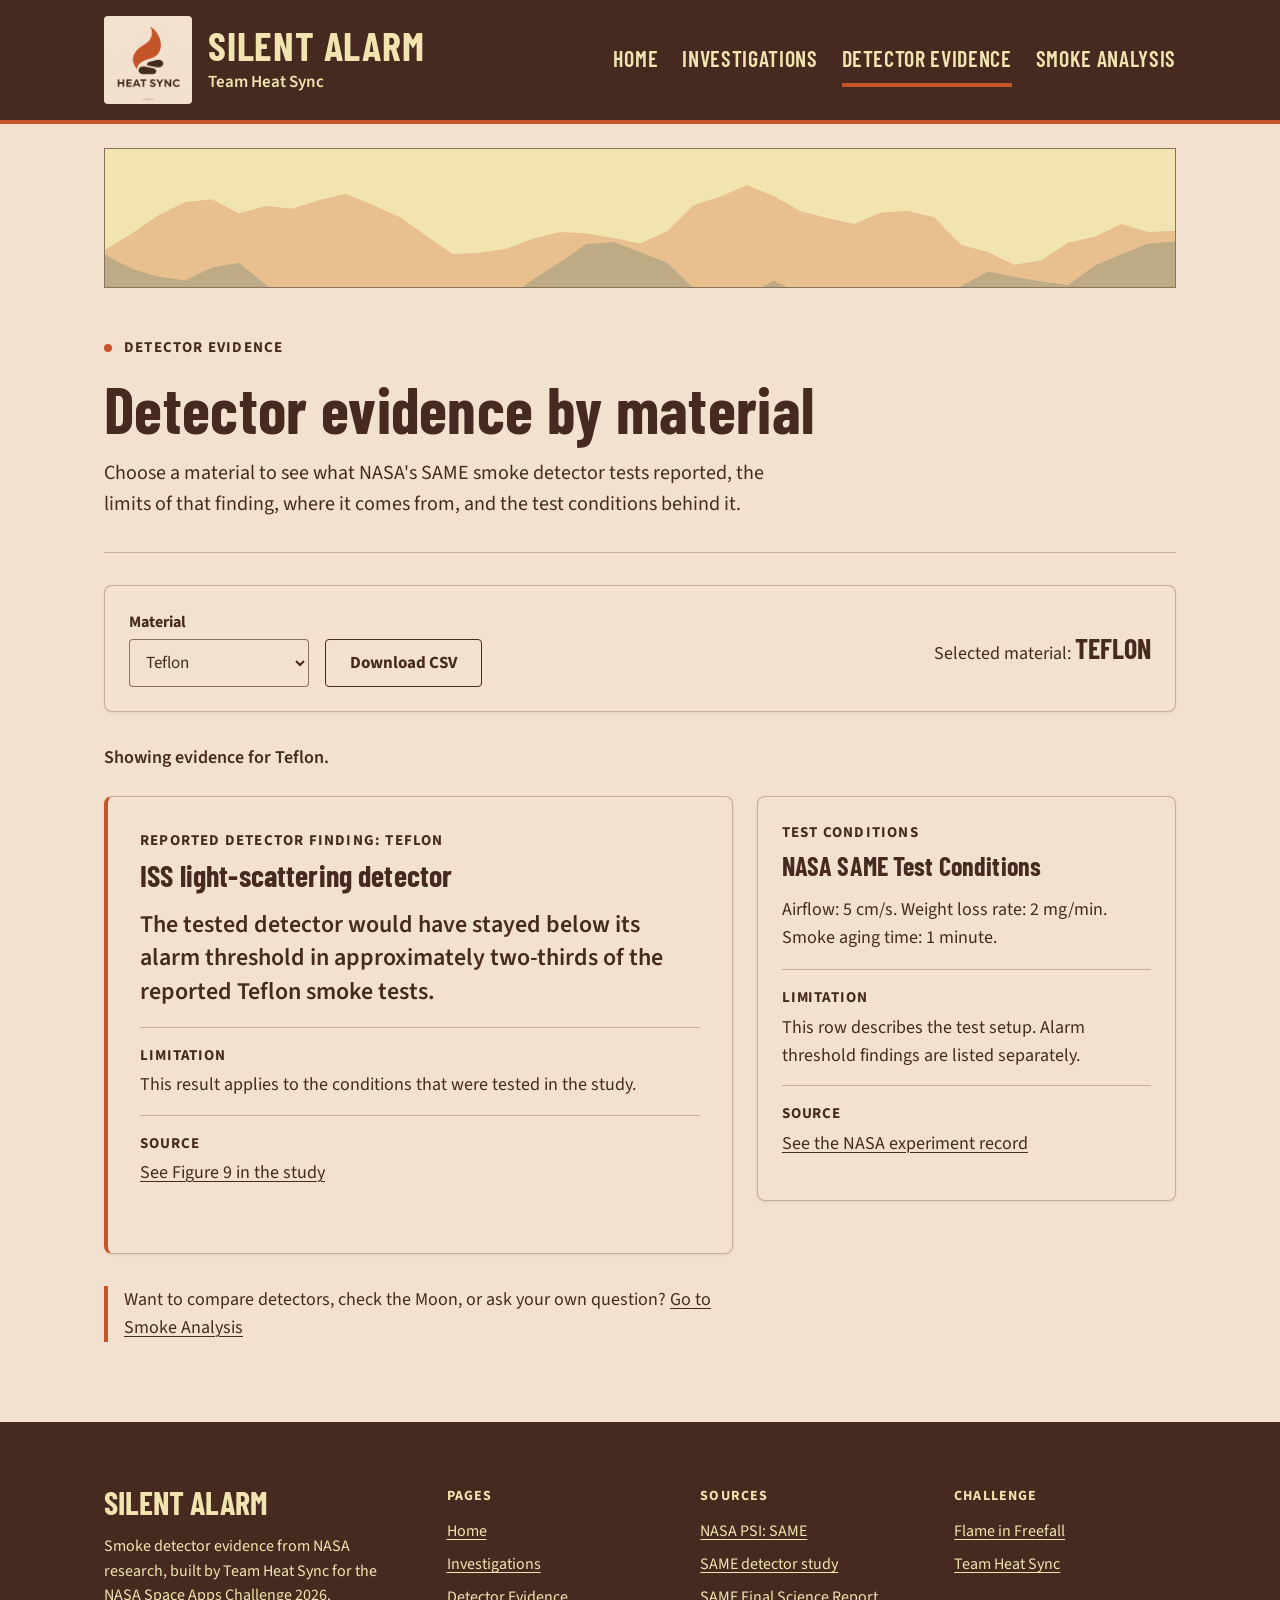
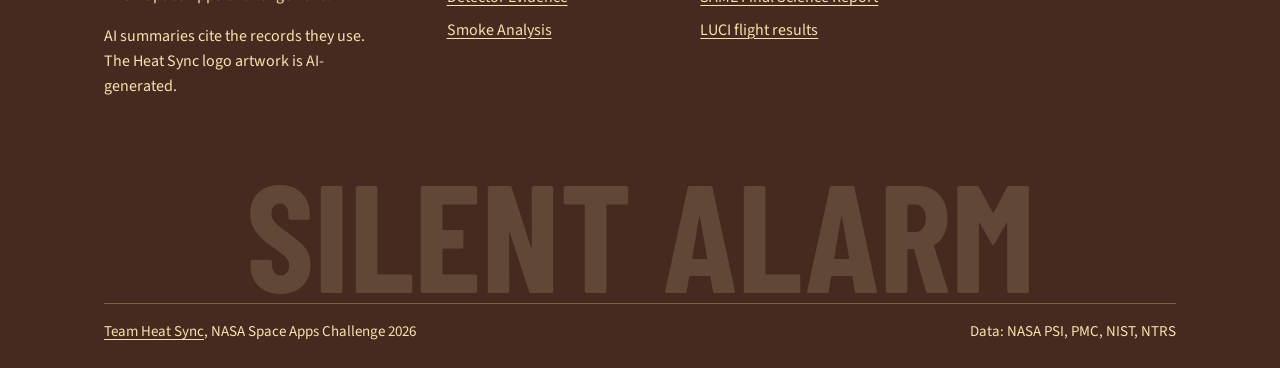
==== commit a4db55e3: "Added minor changes for aesthetic" ====
--- a/public/detector-evidence.html
+++ b/public/detector-evidence.html
@@ -10,7 +10,7 @@
   <link rel="preconnect" href="https://fonts.googleapis.com">
   <link rel="preconnect" href="https://fonts.gstatic.com" crossorigin>
   <link rel="stylesheet" href="https://fonts.googleapis.com/css2?family=Barlow+Condensed:wght@500;600;700&family=Source+Sans+3:wght@400;600;700&display=swap">
-  <link rel="stylesheet" href="./styles.css?v=3">
+  <link rel="stylesheet" href="./styles.css?v=4">
 </head>
 
 <body>
@@ -24,7 +24,6 @@
         <span class="brand-text">
           <span class="brand-name">Silent Alarm</span>
           <span class="brand-team">Team Heat Sync</span>
-          <span class="brand-credit">Logo artwork: AI-generated</span>
         </span>
       </a>
       <nav class="site-nav" aria-label="Main">
@@ -137,13 +136,13 @@
           <p class="foot-head">Challenge</p>
           <ul>
             <li><a href="https://www.spaceappschallenge.org/2026/challenges/flame-in-freefall/">Flame in Freefall</a></li>
-            <li>Team Heat Sync</li>
+            <li><a href="https://www.spaceappschallenge.org/2026/find-a-team/heat-sync/">Team Heat Sync</a></li>
           </ul>
         </div>
       </div>
       <p class="foot-word" aria-hidden="true">Silent Alarm</p>
       <div class="foot-bottom">
-        <span>Team Heat Sync, NASA Space Apps Challenge 2026</span>
+        <span><a href="https://www.spaceappschallenge.org/2026/find-a-team/heat-sync/">Team Heat Sync</a>, NASA Space Apps Challenge 2026</span>
         <span>Data: NASA PSI, PMC, NIST, NTRS</span>
       </div>
     </div>
--- a/public/styles.css
+++ b/public/styles.css
@@ -164,10 +164,6 @@
   font-weight: 600;
 }
 
-.brand-credit {
-  font-size: 14px;
-}
-
 .site-nav ul {
   display: flex;
   flex-wrap: wrap;
@@ -1033,6 +1029,7 @@
 #inv-answer {
   margin: 8px 0 0;
   font-size: 20px;
+  font-weight: 700;
   max-width: 72ch;
 }
 
@@ -1414,6 +1411,7 @@
 #ask-answer {
   margin: 24px 0 0;
   font-size: 20px;
+  font-weight: 700;
   max-width: 72ch;
 }
 
